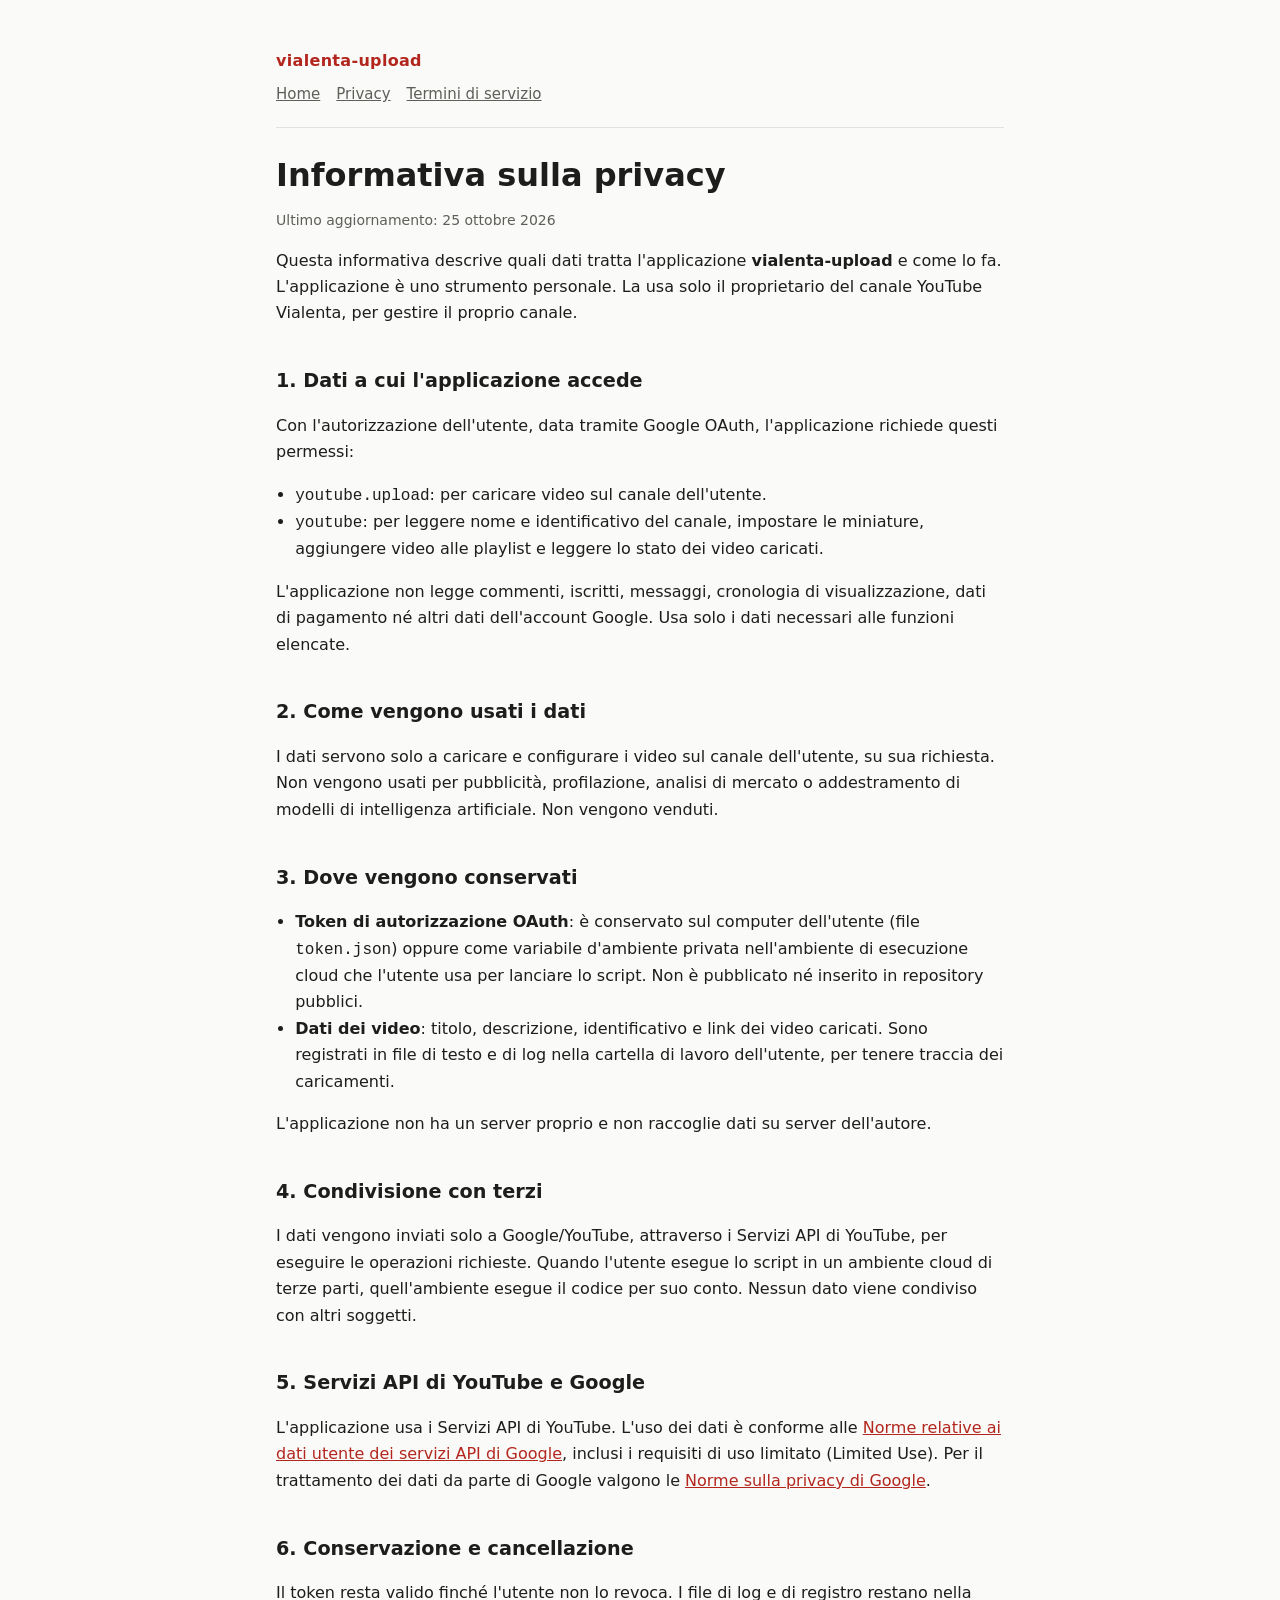
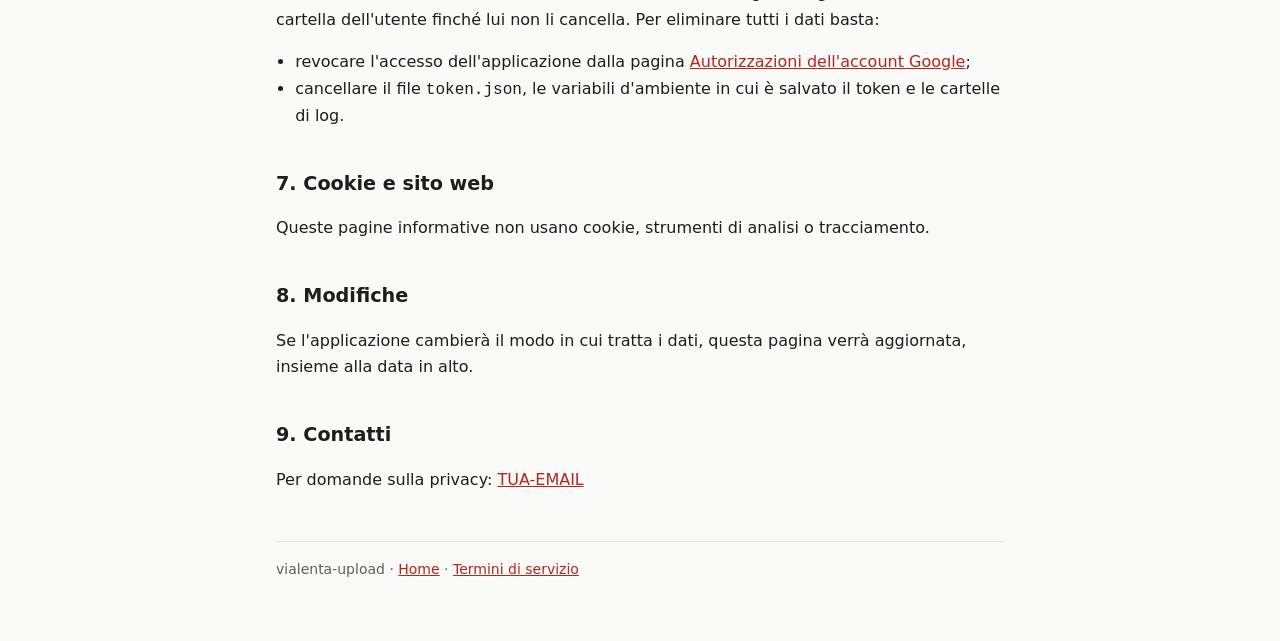
==== privacy.html @ 600fb8e3 "init" ====
<!doctype html>
<html lang="it">
<head>
<meta charset="utf-8">
<meta name="viewport" content="width=device-width, initial-scale=1">
<title>Privacy – vialenta-upload</title>
<meta name="description" content="Informativa sulla privacy dell'applicazione vialenta-upload.">
<link rel="stylesheet" href="style.css">
</head>
<body>
<main>
<header>
  <a class="brand" href="./">vialenta-upload</a>
  <nav><a href="./">Home</a><a href="privacy.html">Privacy</a><a href="terms.html">Termini di servizio</a></nav>
</header>

<h1>Informativa sulla privacy</h1>
<p class="muted">Ultimo aggiornamento: 25 ottobre 2026</p>

<p>Questa informativa descrive quali dati tratta l'applicazione <strong>vialenta-upload</strong> e come lo fa. L'applicazione è uno strumento personale. La usa solo il proprietario del canale YouTube Vialenta, per gestire il proprio canale.</p>

<h2>1. Dati a cui l'applicazione accede</h2>
<p>Con l'autorizzazione dell'utente, data tramite Google OAuth, l'applicazione richiede questi permessi:</p>
<ul>
  <li><code>youtube.upload</code>: per caricare video sul canale dell'utente.</li>
  <li><code>youtube</code>: per leggere nome e identificativo del canale, impostare le miniature, aggiungere video alle playlist e leggere lo stato dei video caricati.</li>
</ul>
<p>L'applicazione non legge commenti, iscritti, messaggi, cronologia di visualizzazione, dati di pagamento né altri dati dell'account Google. Usa solo i dati necessari alle funzioni elencate.</p>

<h2>2. Come vengono usati i dati</h2>
<p>I dati servono solo a caricare e configurare i video sul canale dell'utente, su sua richiesta. Non vengono usati per pubblicità, profilazione, analisi di mercato o addestramento di modelli di intelligenza artificiale. Non vengono venduti.</p>

<h2>3. Dove vengono conservati</h2>
<ul>
  <li><strong>Token di autorizzazione OAuth</strong>: è conservato sul computer dell'utente (file <code>token.json</code>) oppure come variabile d'ambiente privata nell'ambiente di esecuzione cloud che l'utente usa per lanciare lo script. Non è pubblicato né inserito in repository pubblici.</li>
  <li><strong>Dati dei video</strong>: titolo, descrizione, identificativo e link dei video caricati. Sono registrati in file di testo e di log nella cartella di lavoro dell'utente, per tenere traccia dei caricamenti.</li>
</ul>
<p>L'applicazione non ha un server proprio e non raccoglie dati su server dell'autore.</p>

<h2>4. Condivisione con terzi</h2>
<p>I dati vengono inviati solo a Google/YouTube, attraverso i Servizi API di YouTube, per eseguire le operazioni richieste. Quando l'utente esegue lo script in un ambiente cloud di terze parti, quell'ambiente esegue il codice per suo conto. Nessun dato viene condiviso con altri soggetti.</p>

<h2>5. Servizi API di YouTube e Google</h2>
<p>L'applicazione usa i Servizi API di YouTube. L'uso dei dati è conforme alle <a href="https://developers.google.com/terms/api-services-user-data-policy">Norme relative ai dati utente dei servizi API di Google</a>, inclusi i requisiti di uso limitato (Limited Use). Per il trattamento dei dati da parte di Google valgono le <a href="https://policies.google.com/privacy">Norme sulla privacy di Google</a>.</p>

<h2>6. Conservazione e cancellazione</h2>
<p>Il token resta valido finché l'utente non lo revoca. I file di log e di registro restano nella cartella dell'utente finché lui non li cancella. Per eliminare tutti i dati basta:</p>
<ul>
  <li>revocare l'accesso dell'applicazione dalla pagina <a href="https://security.google.com/settings/security/permissions">Autorizzazioni dell'account Google</a>;</li>
  <li>cancellare il file <code>token.json</code>, le variabili d'ambiente in cui è salvato il token e le cartelle di log.</li>
</ul>

<h2>7. Cookie e sito web</h2>
<p>Queste pagine informative non usano cookie, strumenti di analisi o tracciamento.</p>

<h2>8. Modifiche</h2>
<p>Se l'applicazione cambierà il modo in cui tratta i dati, questa pagina verrà aggiornata, insieme alla data in alto.</p>

<h2>9. Contatti</h2>
<p>Per domande sulla privacy: <a href="mailto:TUA-EMAIL">TUA-EMAIL</a></p>

<footer>vialenta-upload · <a href="./">Home</a> · <a href="terms.html">Termini di servizio</a></footer>
</main>
</body>
</html>
---- style.css ----
:root{--bg:#fafaf8;--fg:#1d1d1b;--muted:#5e5e5a;--line:#e3e2dc;--accent:#b3261e;--card:#fff}
@media (prefers-color-scheme:dark){:root{--bg:#141413;--fg:#ecebe6;--muted:#a3a29c;--line:#2e2d2a;--accent:#ff7a6e;--card:#1c1c1a}}
*{box-sizing:border-box}
body{margin:0;background:var(--bg);color:var(--fg);font:16px/1.65 system-ui,-apple-system,"Segoe UI",Roboto,sans-serif}
main{max-width:760px;margin:0 auto;padding:48px 16px 64px}
header{border-bottom:1px solid var(--line);padding-bottom:20px;margin-bottom:28px}
.brand{font-weight:700;letter-spacing:.02em;color:var(--accent);text-decoration:none}
nav{margin-top:8px;display:flex;gap:16px;flex-wrap:wrap;font-size:15px}
nav a{color:var(--muted)}
h1{font-size:2rem;line-height:1.2;margin:.2em 0 .4em}
h2{font-size:1.2rem;margin:2em 0 .5em}
p,li{color:var(--fg)}
.muted{color:var(--muted);font-size:14px}
a{color:var(--accent)}
.card{background:var(--card);border:1px solid var(--line);border-radius:10px;padding:16px 20px;margin:20px 0}
ul{padding-left:1.2em}
footer{border-top:1px solid var(--line);margin-top:48px;padding-top:16px;font-size:14px;color:var(--muted)}
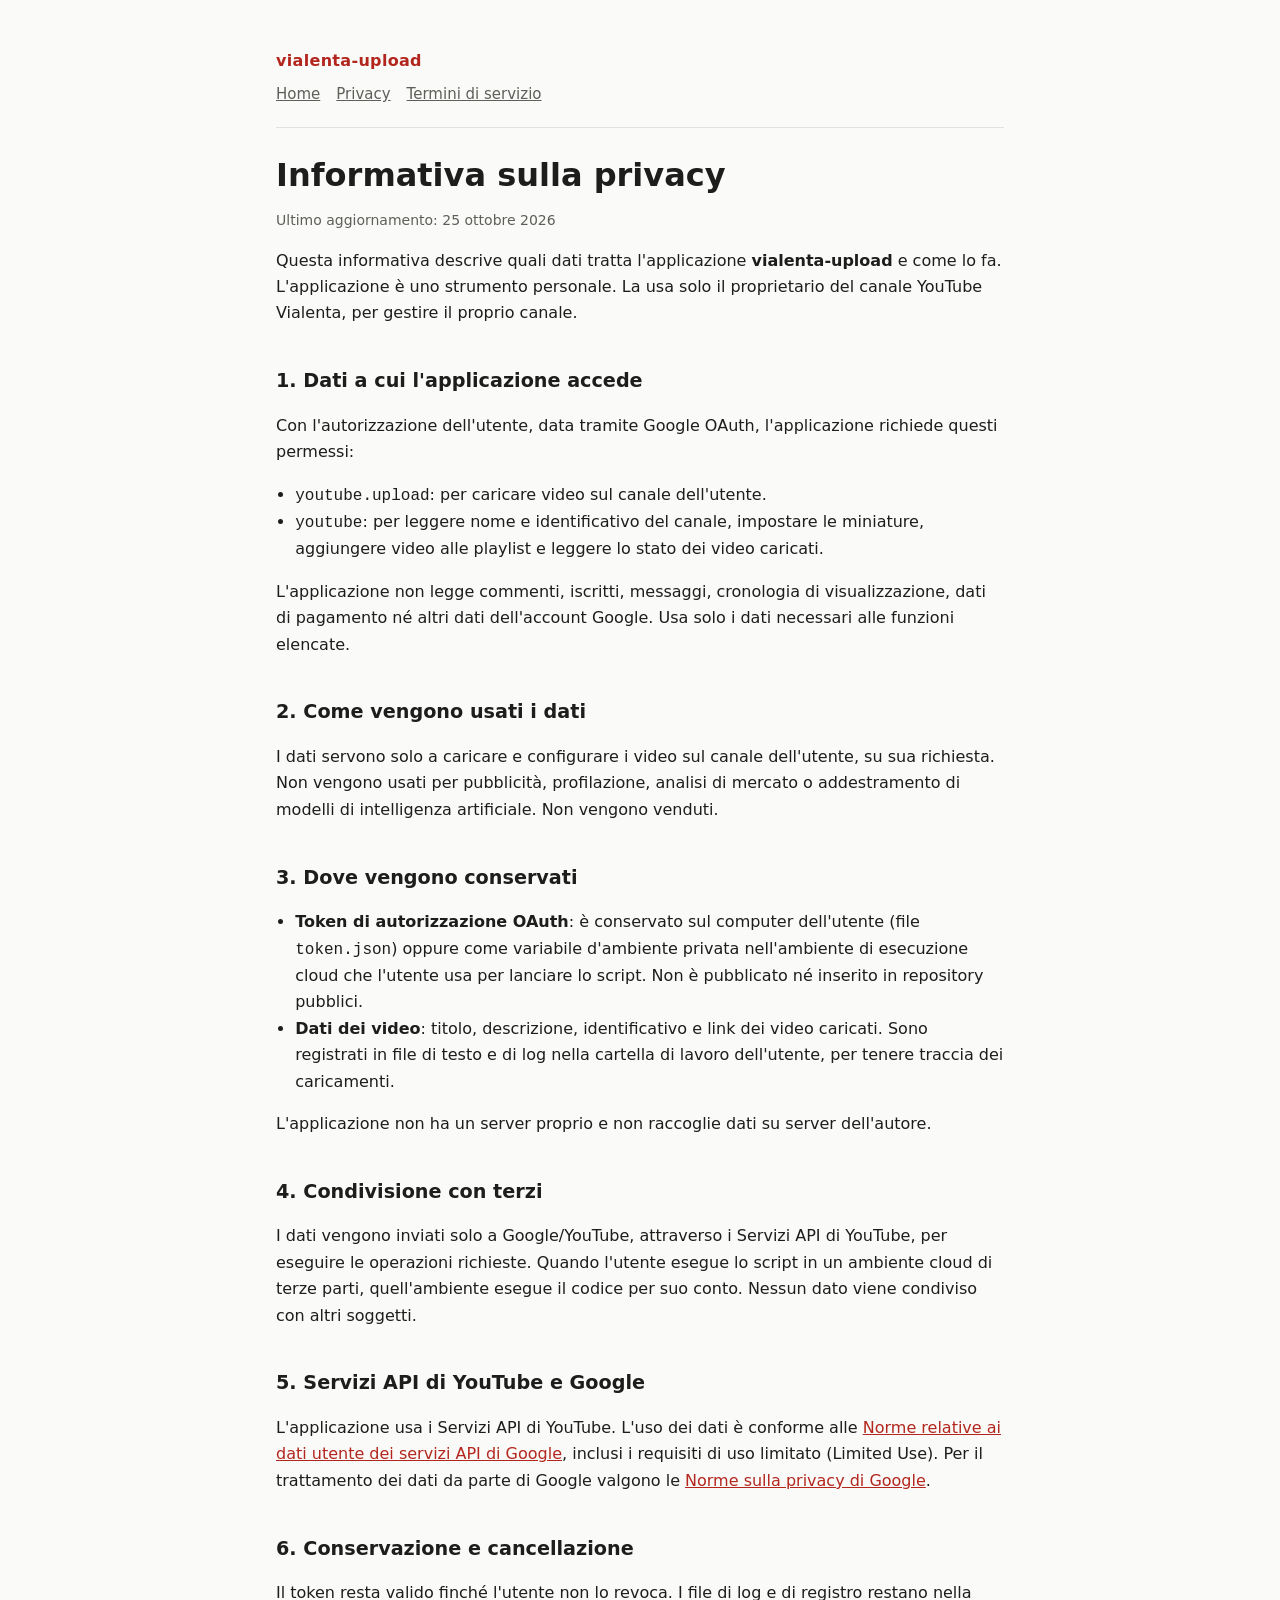
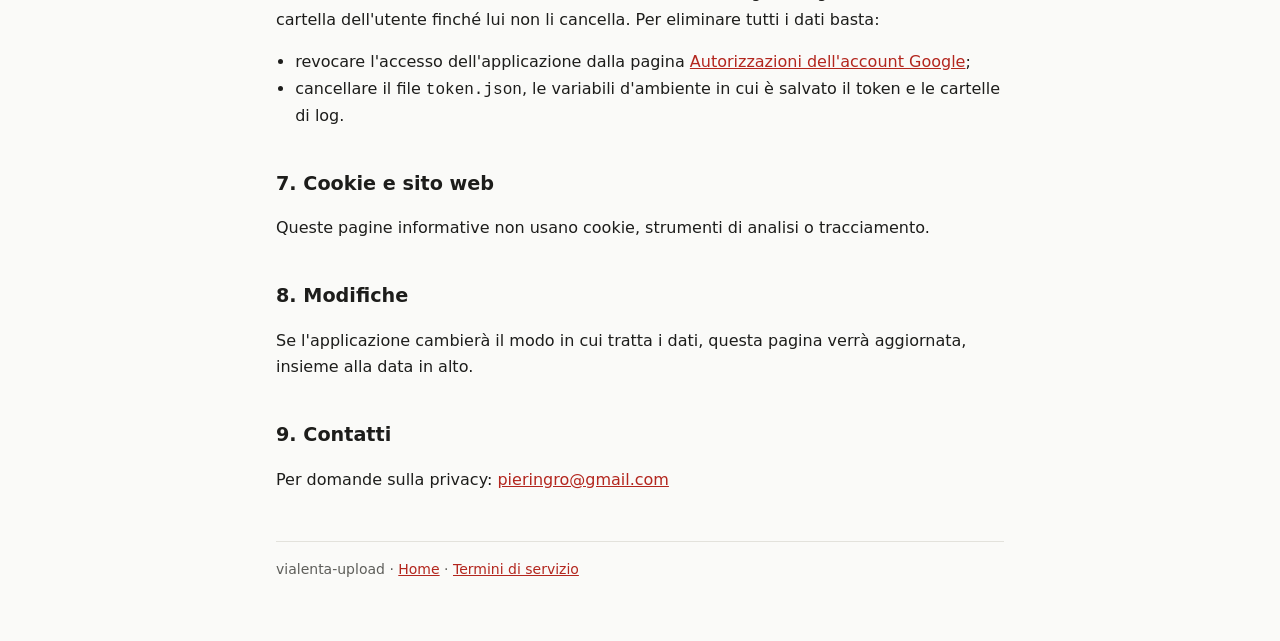
==== commit d3248a8f: "Update privacy contact email address" ====
--- a/privacy.html
+++ b/privacy.html
@@ -57,7 +57,7 @@
 <p>Se l'applicazione cambierà il modo in cui tratta i dati, questa pagina verrà aggiornata, insieme alla data in alto.</p>
 
 <h2>9. Contatti</h2>
-<p>Per domande sulla privacy: <a href="mailto:TUA-EMAIL">TUA-EMAIL</a></p>
+<p>Per domande sulla privacy: <a href="mailto:pieringro@gmail.com">pieringro@gmail.com</a></p>
 
 <footer>vialenta-upload · <a href="./">Home</a> · <a href="terms.html">Termini di servizio</a></footer>
 </main>
